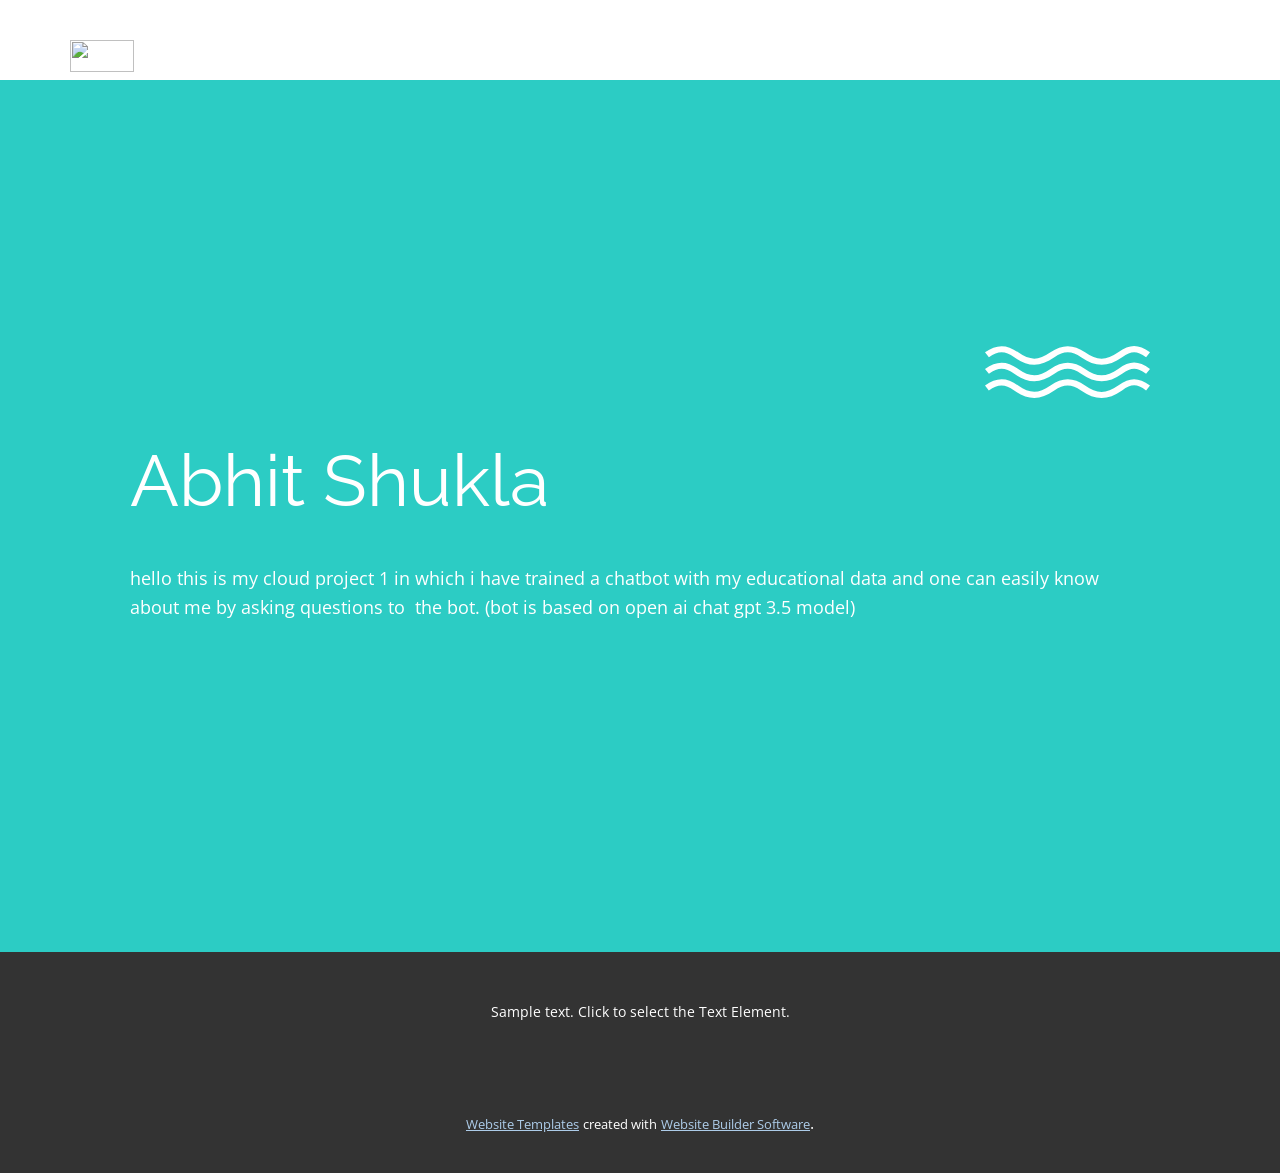
==== index.html @ eff12106 "Add files via upload" ====
<!DOCTYPE html>
<html style="font-size: 16px;" lang="en"><head>
    <meta name="viewport" content="width=device-width, initial-scale=1.0">
    <meta charset="utf-8">
    <meta name="keywords" content="Abhit Shukla">
    <meta name="description" content="">
    <title>Home</title>
    <link rel="stylesheet" href="nicepage.css" media="screen">
<link rel="stylesheet" href="Home.css" media="screen">
    <script class="u-script" type="text/javascript" src="jquery.js" defer=""></script>
    <script class="u-script" type="text/javascript" src="nicepage.js" defer=""></script>
    <meta name="generator" content="Nicepage 5.16.3, nicepage.com">
    <link id="u-theme-google-font" rel="stylesheet" href="https://fonts.googleapis.com/css?family=Roboto:100,100i,300,300i,400,400i,500,500i,700,700i,900,900i|Open+Sans:300,300i,400,400i,500,500i,600,600i,700,700i,800,800i">
    <link id="u-page-google-font" rel="stylesheet" href="https://fonts.googleapis.com/css?family=Raleway:100,100i,200,200i,300,300i,400,400i,500,500i,600,600i,700,700i,800,800i,900,900i">
    
    
    
    <script type="application/ld+json">{
		"@context": "http://schema.org",
		"@type": "Organization",
		"name": "",
		"logo": "images/default-logo.png"
}</script>
    <meta name="theme-color" content="#478ac9">
    <meta property="og:title" content="Home">
    <meta property="og:type" content="website">
  <meta data-intl-tel-input-cdn-path="intlTelInput/"></head>
  <body data-home-page="Home.html" data-home-page-title="Home" class="u-body u-xl-mode" data-lang="en"><header class="u-clearfix u-header u-header" id="sec-48c2"><div class="u-clearfix u-sheet u-valign-middle u-sheet-1">
        <a href="https://nicepage.com" class="u-image u-logo u-image-1">
          <img src="images/default-logo.png" class="u-logo-image u-logo-image-1">
        </a>
        <nav class="u-menu u-menu-dropdown u-offcanvas u-menu-1">
          <div class="menu-collapse" style="font-size: 1rem; letter-spacing: 0px;">
            <a class="u-button-style u-custom-left-right-menu-spacing u-custom-padding-bottom u-custom-top-bottom-menu-spacing u-nav-link u-text-active-palette-1-base u-text-hover-palette-2-base" href="#">
              <svg class="u-svg-link" viewBox="0 0 24 24"><use xmlns:xlink="http://www.w3.org/1999/xlink" xlink:href="#menu-hamburger"></use></svg>
              <svg class="u-svg-content" version="1.1" id="menu-hamburger" viewBox="0 0 16 16" x="0px" y="0px" xmlns:xlink="http://www.w3.org/1999/xlink" xmlns="http://www.w3.org/2000/svg"><g><rect y="1" width="16" height="2"></rect><rect y="7" width="16" height="2"></rect><rect y="13" width="16" height="2"></rect>
</g></svg>
            </a>
          </div>
          <div class="u-nav-container"></div>
          <div class="u-nav-container-collapse">
            <div class="u-black u-container-style u-inner-container-layout u-opacity u-opacity-95 u-sidenav">
              <div class="u-inner-container-layout u-sidenav-overflow">
                <div class="u-menu-close"></div>
                <ul class="u-align-center u-nav u-popupmenu-items u-unstyled u-nav-1"><li class="u-nav-item"><a class="u-button-style u-nav-link" href="Home.html">Home</a>
</li><li class="u-nav-item"><a class="u-button-style u-nav-link" href="About.html">About</a>
</li><li class="u-nav-item"><a class="u-button-style u-nav-link" href="Contact.html">Contact</a>
</li></ul>
              </div>
            </div>
            <div class="u-black u-menu-overlay u-opacity u-opacity-70"></div>
          </div>
        </nav>
      </div></header>
    <section class="u-clearfix u-palette-4-base u-section-1" id="carousel_880f">
      <div class="u-clearfix u-sheet u-valign-middle u-sheet-1">
        <div class="data-layout-selected u-clearfix u-expanded-width u-gutter-22 u-layout-wrap u-layout-wrap-1">
          <div class="u-gutter-0 u-layout">
            <div class="u-layout-row">
              <div class="u-align-left u-container-style u-layout-cell u-shape-rectangle u-size-60 u-layout-cell-1">
                <div class="u-container-layout u-container-layout-1">
                  <div class="u-shape u-shape-svg u-text-white u-shape-1">
                    <svg class="u-svg-link" preserveAspectRatio="none" viewBox="0 0 160 50" style=""><use xmlns:xlink="http://www.w3.org/1999/xlink" xlink:href="#svg-6f73"></use></svg>
                    <svg class="u-svg-content" viewBox="0 0 160 50" x="0px" y="0px" id="svg-6f73" style="enable-background:new 0 0 160 50;"><path d="M133,26.7c-13.9,9.7-25.8,9.7-39.8,0c-9.1-6.3-16.8-6.3-25.9,0c-13.8,9.6-25.1,9.6-38.9,0c-9.2-6.4-15.4-6.4-24.6,0L0,22
	c11.2-7.8,20.6-8.1,32.2,0c11,7.6,19,8.5,31.3,0c11.6-8.1,22.4-7.7,33.5,0c11.4,8,20.3,8.3,32.2,0c11.6-8.1,19.2-8.1,30.8,0
	l-3.8,4.7C146.9,20.2,142.3,20.2,133,26.7z M133,10.8c-13.9,9.7-25.8,9.7-39.8,0c-9.1-6.3-16.8-6.3-25.9,0
	c-13.8,9.6-25.1,9.6-38.9,0c-9.2-6.4-15.4-6.4-24.6,0L0,6.1c11.2-7.8,20.6-8.1,32.2,0c11,7.6,19,8.5,31.3,0C75.1-2,85.9-1.6,97,6.1
	c11.4,8,20.3,8.3,32.2,0C140.8-2,148.4-2,160,6.1l-3.8,4.7C146.9,4.3,142.3,4.3,133,10.8z M32.2,38c11,7.6,19,8.5,31.3,0
	c11.6-8.1,22.4-7.7,33.5,0c11.4,8,20.3,8.3,32.2,0c11.6-8.1,19.2-8.1,30.8,0l-3.8,4.7c-9.3-6.5-13.9-6.5-23.3,0
	c-13.9,9.7-25.8,9.7-39.8,0c-9.1-6.3-16.8-6.3-25.9,0c-13.8,9.6-25.1,9.6-38.9,0c-9.2-6.4-15.4-6.4-24.6,0L0,38
	C11.2,30.2,20.6,29.9,32.2,38z"></path></svg>
                  </div>
                  <h1 class="u-text u-text-1">Abhit Shukla</h1>
                  <p class="u-text u-text-2">hello this is my cloud project 1 in which i have trained a chatbot with my educational data and one can easily know about me by asking questions to&nbsp; the bot. (bot is based on open ai chat gpt 3.5 model)</p>
                </div>
              </div>
            </div>
          </div>
        </div>
      </div>
    </section>
	<script async src="https://chatbot-dist.s3.us-east-2.amazonaws.com/chatbot/build_chatbot.js" chatbotId="ff85f62e-246f-4eab-96a1-6be380029240"></script>
    
    
    
    <footer class="u-align-center u-clearfix u-footer u-grey-80 u-footer" id="sec-a67c"><div class="u-clearfix u-sheet u-sheet-1">
        <p class="u-small-text u-text u-text-variant u-text-1">Sample text. Click to select the Text Element.</p>
      </div></footer>
    <section class="u-backlink u-clearfix u-grey-80">
      <a class="u-link" href="https://nicepage.com/website-templates" target="_blank">
        <span>Website Templates</span>
      </a>
      <p class="u-text">
        <span>created with</span>
      </p>
      <a class="u-link" href="" target="_blank">
        <span>Website Builder Software</span>
      </a>. 
    </section>
  
</body></html>
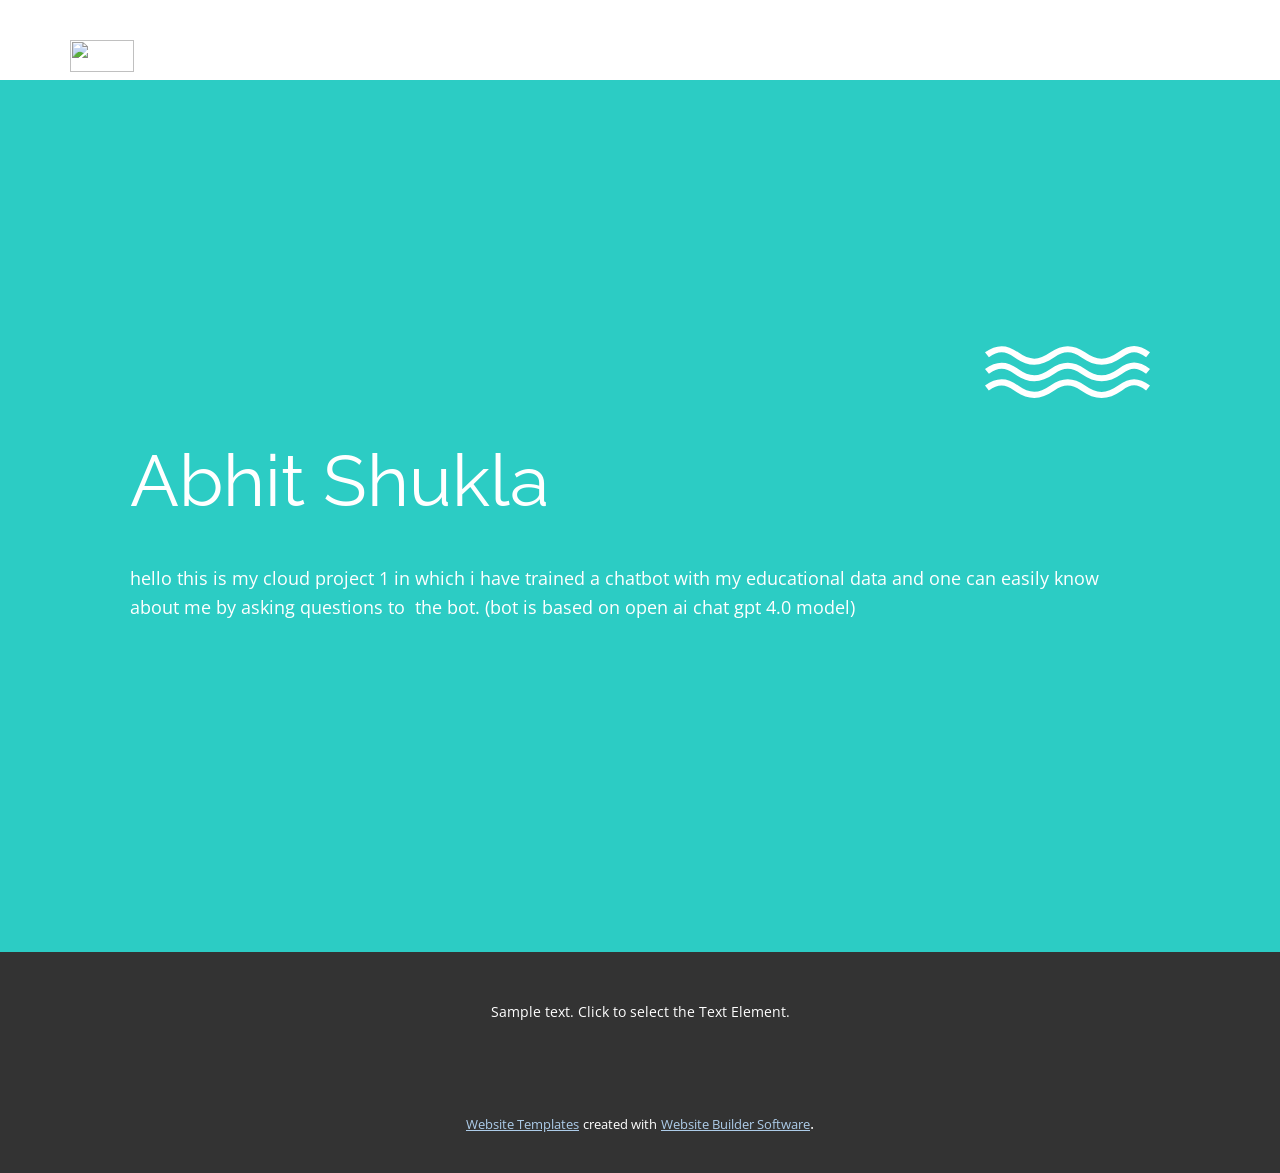
==== commit 09a4a730: "Update index.html Chat got model to 4" ====
--- a/index.html
+++ b/index.html
@@ -71,7 +71,7 @@
 	C11.2,30.2,20.6,29.9,32.2,38z"></path></svg>
                   </div>
                   <h1 class="u-text u-text-1">Abhit Shukla</h1>
-                  <p class="u-text u-text-2">hello this is my cloud project 1 in which i have trained a chatbot with my educational data and one can easily know about me by asking questions to&nbsp; the bot. (bot is based on open ai chat gpt 3.5 model)</p>
+                  <p class="u-text u-text-2">hello this is my cloud project 1 in which i have trained a chatbot with my educational data and one can easily know about me by asking questions to&nbsp; the bot. (bot is based on open ai chat gpt 4.0 model)</p>
                 </div>
               </div>
             </div>
@@ -79,7 +79,7 @@
         </div>
       </div>
     </section>
-	<script async src="https://chatbot-dist.s3.us-east-2.amazonaws.com/chatbot/build_chatbot.js" chatbotId="ff85f62e-246f-4eab-96a1-6be380029240"></script>
+	<script async src="api"></script>
     
     
     
@@ -98,4 +98,4 @@
       </a>. 
     </section>
   
-</body></html>+</body></html>
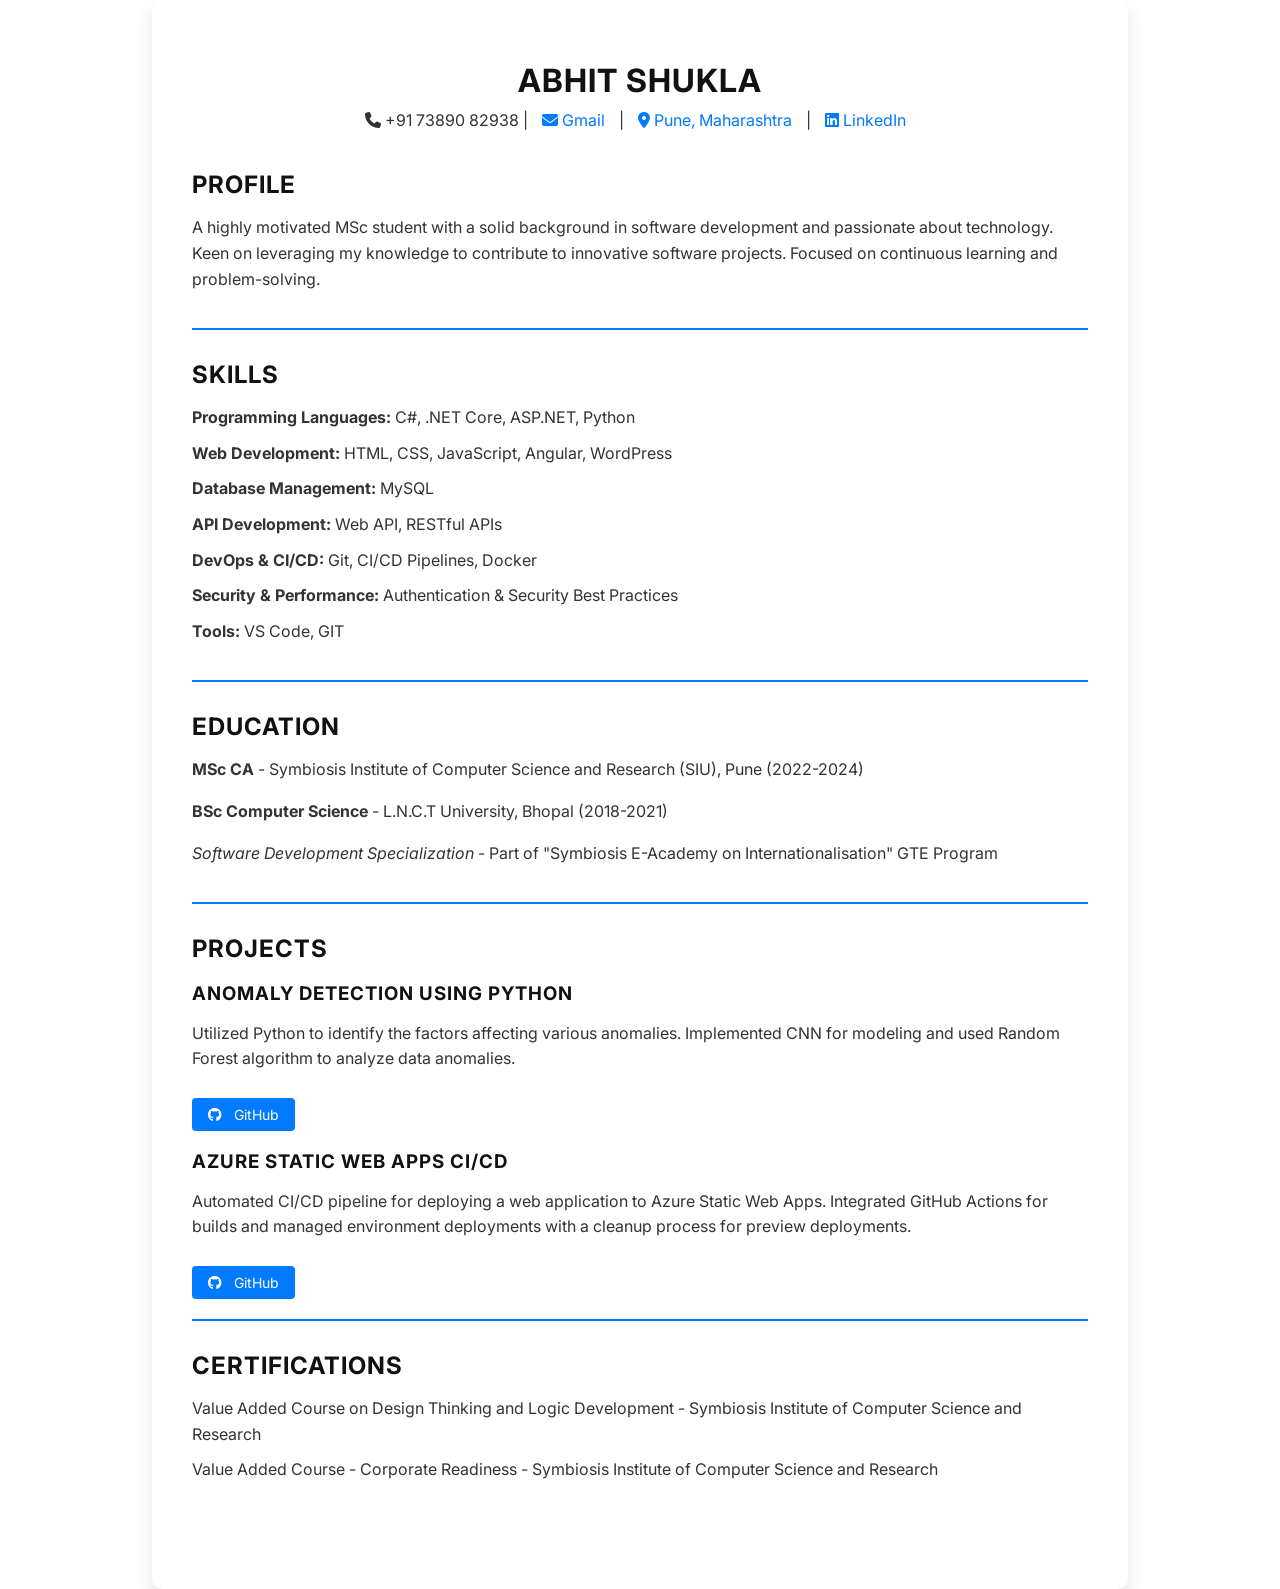
==== commit cbc92a36: "refactor: redesign index.html for personal resume with improved layout and styling" ====
--- a/index.html
+++ b/index.html
@@ -1,101 +1,159 @@
 <!DOCTYPE html>
-<html style="font-size: 16px;" lang="en"><head>
-    <meta name="viewport" content="width=device-width, initial-scale=1.0">
-    <meta charset="utf-8">
-    <meta name="keywords" content="Abhit Shukla">
-    <meta name="description" content="">
-    <title>Home</title>
-    <link rel="stylesheet" href="nicepage.css" media="screen">
-<link rel="stylesheet" href="Home.css" media="screen">
-    <script class="u-script" type="text/javascript" src="jquery.js" defer=""></script>
-    <script class="u-script" type="text/javascript" src="nicepage.js" defer=""></script>
-    <meta name="generator" content="Nicepage 5.16.3, nicepage.com">
-    <link id="u-theme-google-font" rel="stylesheet" href="https://fonts.googleapis.com/css?family=Roboto:100,100i,300,300i,400,400i,500,500i,700,700i,900,900i|Open+Sans:300,300i,400,400i,500,500i,600,600i,700,700i,800,800i">
-    <link id="u-page-google-font" rel="stylesheet" href="https://fonts.googleapis.com/css?family=Raleway:100,100i,200,200i,300,300i,400,400i,500,500i,600,600i,700,700i,800,800i,900,900i">
-    
-    
-    
-    <script type="application/ld+json">{
-		"@context": "http://schema.org",
-		"@type": "Organization",
-		"name": "",
-		"logo": "images/default-logo.png"
-}</script>
-    <meta name="theme-color" content="#478ac9">
-    <meta property="og:title" content="Home">
-    <meta property="og:type" content="website">
-  <meta data-intl-tel-input-cdn-path="intlTelInput/"></head>
-  <body data-home-page="Home.html" data-home-page-title="Home" class="u-body u-xl-mode" data-lang="en"><header class="u-clearfix u-header u-header" id="sec-48c2"><div class="u-clearfix u-sheet u-valign-middle u-sheet-1">
-        <a href="https://nicepage.com" class="u-image u-logo u-image-1">
-          <img src="images/default-logo.png" class="u-logo-image u-logo-image-1">
-        </a>
-        <nav class="u-menu u-menu-dropdown u-offcanvas u-menu-1">
-          <div class="menu-collapse" style="font-size: 1rem; letter-spacing: 0px;">
-            <a class="u-button-style u-custom-left-right-menu-spacing u-custom-padding-bottom u-custom-top-bottom-menu-spacing u-nav-link u-text-active-palette-1-base u-text-hover-palette-2-base" href="#">
-              <svg class="u-svg-link" viewBox="0 0 24 24"><use xmlns:xlink="http://www.w3.org/1999/xlink" xlink:href="#menu-hamburger"></use></svg>
-              <svg class="u-svg-content" version="1.1" id="menu-hamburger" viewBox="0 0 16 16" x="0px" y="0px" xmlns:xlink="http://www.w3.org/1999/xlink" xmlns="http://www.w3.org/2000/svg"><g><rect y="1" width="16" height="2"></rect><rect y="7" width="16" height="2"></rect><rect y="13" width="16" height="2"></rect>
-</g></svg>
-            </a>
-          </div>
-          <div class="u-nav-container"></div>
-          <div class="u-nav-container-collapse">
-            <div class="u-black u-container-style u-inner-container-layout u-opacity u-opacity-95 u-sidenav">
-              <div class="u-inner-container-layout u-sidenav-overflow">
-                <div class="u-menu-close"></div>
-                <ul class="u-align-center u-nav u-popupmenu-items u-unstyled u-nav-1"><li class="u-nav-item"><a class="u-button-style u-nav-link" href="Home.html">Home</a>
-</li><li class="u-nav-item"><a class="u-button-style u-nav-link" href="About.html">About</a>
-</li><li class="u-nav-item"><a class="u-button-style u-nav-link" href="Contact.html">Contact</a>
-</li></ul>
-              </div>
-            </div>
-            <div class="u-black u-menu-overlay u-opacity u-opacity-70"></div>
-          </div>
-        </nav>
-      </div></header>
-    <section class="u-clearfix u-palette-4-base u-section-1" id="carousel_880f">
-      <div class="u-clearfix u-sheet u-valign-middle u-sheet-1">
-        <div class="data-layout-selected u-clearfix u-expanded-width u-gutter-22 u-layout-wrap u-layout-wrap-1">
-          <div class="u-gutter-0 u-layout">
-            <div class="u-layout-row">
-              <div class="u-align-left u-container-style u-layout-cell u-shape-rectangle u-size-60 u-layout-cell-1">
-                <div class="u-container-layout u-container-layout-1">
-                  <div class="u-shape u-shape-svg u-text-white u-shape-1">
-                    <svg class="u-svg-link" preserveAspectRatio="none" viewBox="0 0 160 50" style=""><use xmlns:xlink="http://www.w3.org/1999/xlink" xlink:href="#svg-6f73"></use></svg>
-                    <svg class="u-svg-content" viewBox="0 0 160 50" x="0px" y="0px" id="svg-6f73" style="enable-background:new 0 0 160 50;"><path d="M133,26.7c-13.9,9.7-25.8,9.7-39.8,0c-9.1-6.3-16.8-6.3-25.9,0c-13.8,9.6-25.1,9.6-38.9,0c-9.2-6.4-15.4-6.4-24.6,0L0,22
-	c11.2-7.8,20.6-8.1,32.2,0c11,7.6,19,8.5,31.3,0c11.6-8.1,22.4-7.7,33.5,0c11.4,8,20.3,8.3,32.2,0c11.6-8.1,19.2-8.1,30.8,0
-	l-3.8,4.7C146.9,20.2,142.3,20.2,133,26.7z M133,10.8c-13.9,9.7-25.8,9.7-39.8,0c-9.1-6.3-16.8-6.3-25.9,0
-	c-13.8,9.6-25.1,9.6-38.9,0c-9.2-6.4-15.4-6.4-24.6,0L0,6.1c11.2-7.8,20.6-8.1,32.2,0c11,7.6,19,8.5,31.3,0C75.1-2,85.9-1.6,97,6.1
-	c11.4,8,20.3,8.3,32.2,0C140.8-2,148.4-2,160,6.1l-3.8,4.7C146.9,4.3,142.3,4.3,133,10.8z M32.2,38c11,7.6,19,8.5,31.3,0
-	c11.6-8.1,22.4-7.7,33.5,0c11.4,8,20.3,8.3,32.2,0c11.6-8.1,19.2-8.1,30.8,0l-3.8,4.7c-9.3-6.5-13.9-6.5-23.3,0
-	c-13.9,9.7-25.8,9.7-39.8,0c-9.1-6.3-16.8-6.3-25.9,0c-13.8,9.6-25.1,9.6-38.9,0c-9.2-6.4-15.4-6.4-24.6,0L0,38
-	C11.2,30.2,20.6,29.9,32.2,38z"></path></svg>
-                  </div>
-                  <h1 class="u-text u-text-1">Abhit Shukla</h1>
-                  <p class="u-text u-text-2">hello this is my cloud project 1 in which i have trained a chatbot with my educational data and one can easily know about me by asking questions to&nbsp; the bot. (bot is based on open ai chat gpt 4.0 model)</p>
-                </div>
-              </div>
-            </div>
-          </div>
-        </div>
+<html lang="en">
+<head>
+  <meta charset="UTF-8" />
+  <meta name="viewport" content="width=device-width, initial-scale=1.0" />
+  <title>Abhit Resume</title>
+  <!-- Font Awesome Icons -->
+  <link rel="stylesheet" href="https://cdnjs.cloudflare.com/ajax/libs/font-awesome/6.4.0/css/all.min.css" integrity="sha512-d+MZp48zT9Ry+gX8XlZkl7fCqQi0I0fF+ZY9b5UO0/+vJrwFzA54cRDSfjL4eEa7Xg5X9kM8rhkI6pF2ynj0Pw==" crossorigin="anonymous" referrerpolicy="no-referrer" />
+  <style>
+    @import url('https://fonts.googleapis.com/css2?family=Inter:wght@300;400;700&display=swap');
+
+    body {
+      font-family: 'Inter', sans-serif;
+      margin: 0;
+      padding: 0;
+      background-color: #ffffff;
+      color: #333;
+      display: flex;
+      justify-content: center;
+      align-items: center;
+      min-height: 100vh;
+    }
+    .container {
+      width: 70%;
+      max-width: 1000px;
+      background: #fff;
+      padding: 40px;
+      border-radius: 10px;
+      box-shadow: 0 10px 20px rgba(0, 0, 0, 0.1);
+    }
+    h1, h2, h3 {
+      color: #111;
+      margin-bottom: 10px;
+      text-transform: uppercase;
+      letter-spacing: 1px;
+    }
+    .header {
+      text-align: center;
+      margin-bottom: 40px;
+    }
+    .header .contact-info {
+      font-size: 16px;
+      margin-top: 10px;
+    }
+    .header .contact-info a {
+      color: #007aff;
+      text-decoration: none;
+      margin: 0 10px;
+    }
+    .section {
+      margin-bottom: 30px;
+      border-bottom: 2px solid #007aff;
+      padding-bottom: 20px;
+    }
+    .section:last-child {
+      border-bottom: none;
+    }
+    .section p, .section li {
+      line-height: 1.6;
+      font-size: 16px;
+    }
+    ul {
+      list-style: none;
+      padding-left: 0;
+    }
+    li {
+      margin-bottom: 10px;
+    }
+    .button {
+      display: inline-block;
+      padding: 8px 16px;
+      background: #007aff;
+      color: #fff;
+      border-radius: 4px;
+      text-decoration: none;
+      font-size: 14px;
+      margin-top: 10px;
+    }
+    .button:hover {
+      background: #005bb5;
+    }
+    .button i {
+      margin-right: 8px;
+    }
+  </style>
+</head>
+<body>
+  <div class="container">
+    <!-- Header / Contact Section -->
+    <div class="header">
+      <h1>Abhit Shukla</h1>
+      <div class="contact-info">
+        <span><i class="fa-solid fa-phone"></i> +91 73890 82938</span> |
+        <a href="mailto:shukla.abhit.5@gmail.com"><i class="fa-solid fa-envelope"></i> Gmail</a> |
+        <a href="#" class="location"><i class="fa-solid fa-location-dot"></i> Pune, Maharashtra</a> |
+        <a href="#" class="linkedin"><i class="fa-brands fa-linkedin"></i> LinkedIn</a>
       </div>
-    </section>
-	<script async src="api"></script>
-    
-    
-    
-    <footer class="u-align-center u-clearfix u-footer u-grey-80 u-footer" id="sec-a67c"><div class="u-clearfix u-sheet u-sheet-1">
-        <p class="u-small-text u-text u-text-variant u-text-1">Sample text. Click to select the Text Element.</p>
-      </div></footer>
-    <section class="u-backlink u-clearfix u-grey-80">
-      <a class="u-link" href="https://nicepage.com/website-templates" target="_blank">
-        <span>Website Templates</span>
-      </a>
-      <p class="u-text">
-        <span>created with</span>
+    </div>
+
+    <!-- Profile Section -->
+    <div class="section">
+      <h2>Profile</h2>
+      <p>
+        A highly motivated MSc student with a solid background in software development and passionate about technology. Keen on leveraging my knowledge to contribute to innovative software projects. Focused on continuous learning and problem-solving.
       </p>
-      <a class="u-link" href="" target="_blank">
-        <span>Website Builder Software</span>
-      </a>. 
-    </section>
-  
-</body></html>
+    </div>
+
+    <!-- Skills Section -->
+    <div class="section">
+      <h2>Skills</h2>
+      <ul>
+        <li><strong>Programming Languages:</strong> C#, .NET Core, ASP.NET, Python</li>
+        <li><strong>Web Development:</strong> HTML, CSS, JavaScript, Angular, WordPress</li>
+        <li><strong>Database Management:</strong> MySQL</li>
+        <li><strong>API Development:</strong> Web API, RESTful APIs</li>
+        <li><strong>DevOps & CI/CD:</strong> Git, CI/CD Pipelines, Docker</li>
+        <li><strong>Security & Performance:</strong> Authentication & Security Best Practices</li>
+        <li><strong>Tools:</strong> VS Code, GIT</li>
+      </ul>
+    </div>
+
+    <!-- Education Section -->
+    <div class="section">
+      <h2>Education</h2>
+      <p><strong>MSc CA</strong> - Symbiosis Institute of Computer Science and Research (SIU), Pune (2022-2024)</p>
+      <p><strong>BSc Computer Science</strong> - L.N.C.T University, Bhopal (2018-2021)</p>
+      <p><em>Software Development Specialization</em> - Part of "Symbiosis E-Academy on Internationalisation" GTE Program</p>
+    </div>
+
+    <!-- Projects Section -->
+    <div class="section">
+      <h2>Projects</h2>
+      <div class="project">
+        <h3>Anomaly Detection Using Python</h3>
+        <p>
+          Utilized Python to identify the factors affecting various anomalies. Implemented CNN for modeling and used Random Forest algorithm to analyze data anomalies.
+        </p>
+        <a href="#" class="button"><i class="fa-brands fa-github"></i> GitHub</a>
+      </div>
+      <div class="project">
+        <h3>Azure Static Web Apps CI/CD</h3>
+        <p>
+          Automated CI/CD pipeline for deploying a web application to Azure Static Web Apps. Integrated GitHub Actions for builds and managed environment deployments with a cleanup process for preview deployments.
+        </p>
+        <a href="#" class="button"><i class="fa-brands fa-github"></i> GitHub</a>
+      </div>
+    </div>
+
+    <!-- Certifications Section -->
+    <div class="section">
+      <h2>Certifications</h2>
+      <ul>
+        <li>Value Added Course on Design Thinking and Logic Development - Symbiosis Institute of Computer Science and Research</li>
+        <li>Value Added Course - Corporate Readiness - Symbiosis Institute of Computer Science and Research</li>
+      </ul>
+    </div>
+  </div>
+</body>
+</html>
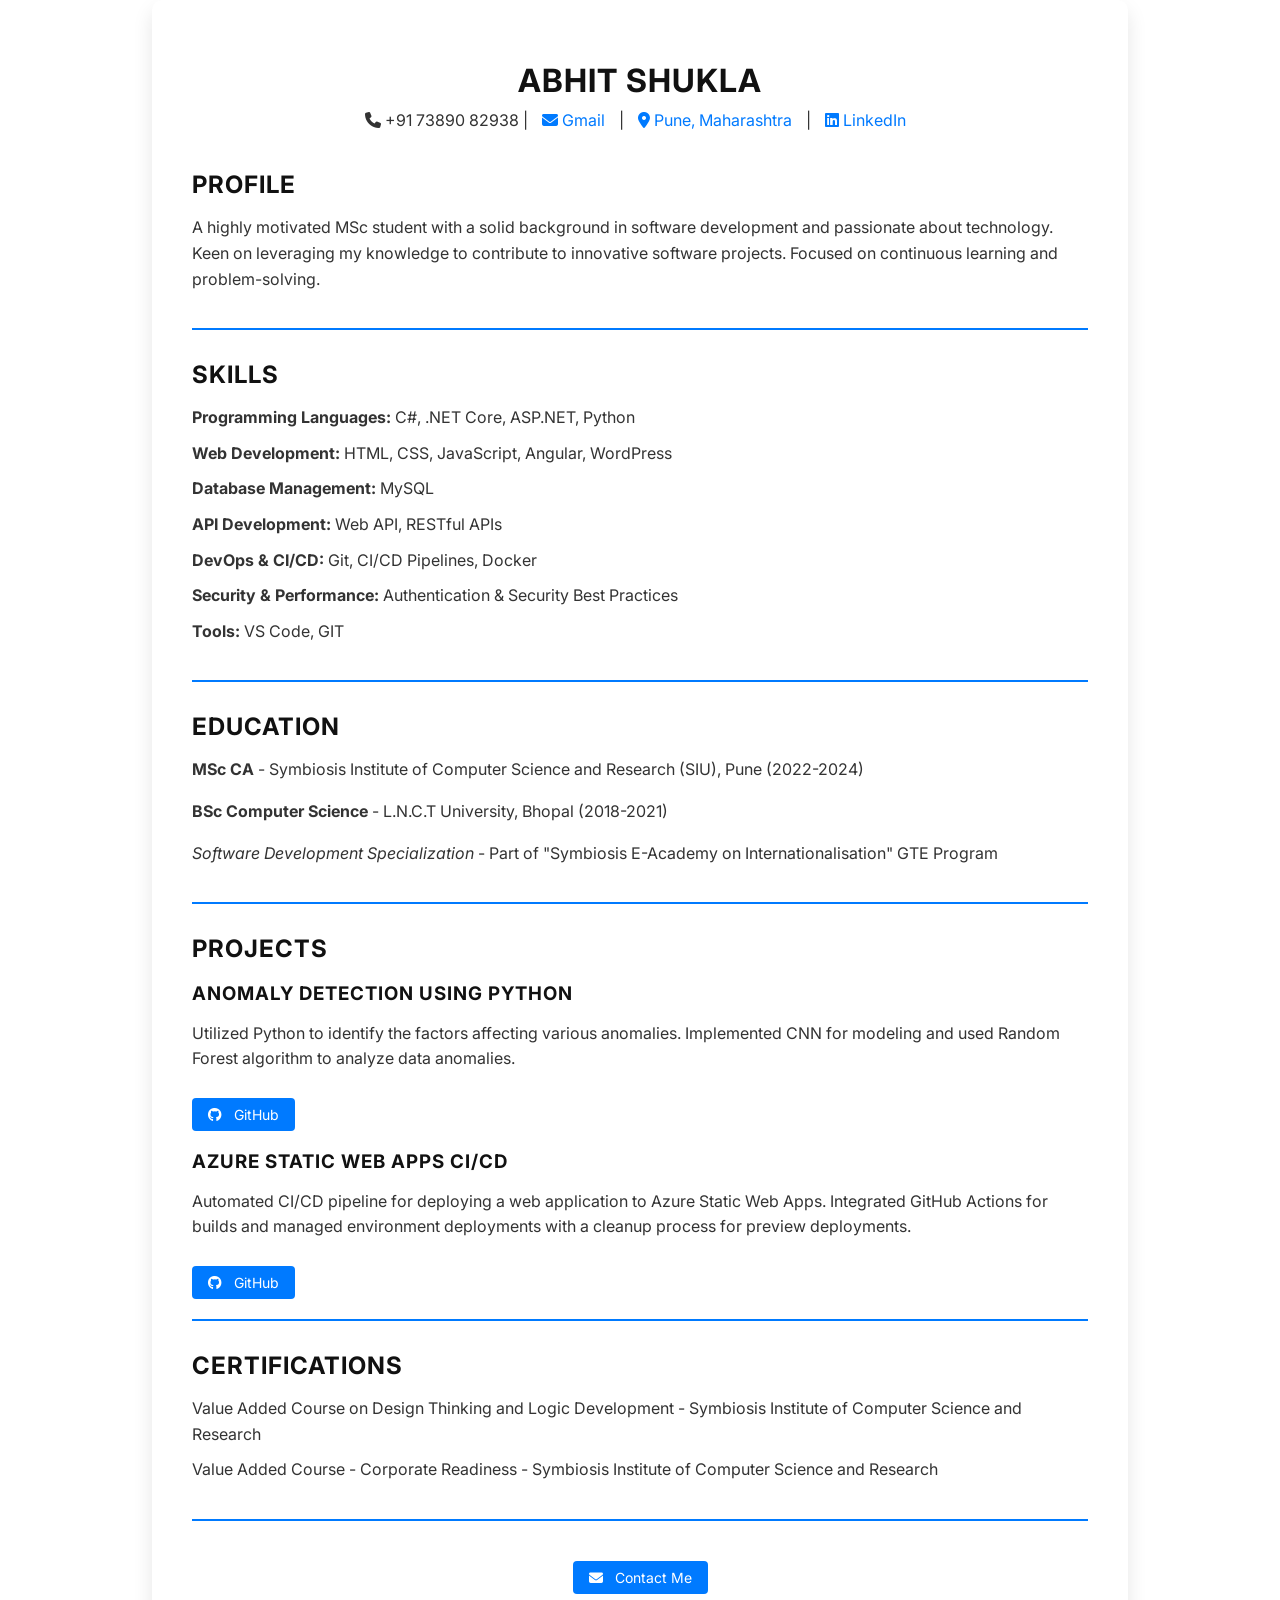
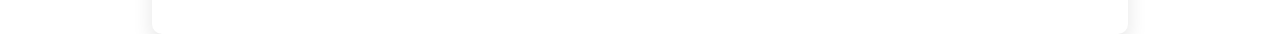
==== commit f6b96a76: "chore: remove unused files and add initial database context and contact form model" ====
--- a/index.html
+++ b/index.html
@@ -83,6 +83,13 @@
       margin-right: 8px;
     }
   </style>
+  <script>
+    function redirectToThankYou(event, url) {
+      event.preventDefault();
+      localStorage.setItem('redirectUrl', url);
+      window.location.href = 'thankyou.html';
+    }
+  </script>
 </head>
 <body>
   <div class="container">
@@ -91,9 +98,9 @@
       <h1>Abhit Shukla</h1>
       <div class="contact-info">
         <span><i class="fa-solid fa-phone"></i> +91 73890 82938</span> |
-        <a href="mailto:shukla.abhit.5@gmail.com"><i class="fa-solid fa-envelope"></i> Gmail</a> |
-        <a href="#" class="location"><i class="fa-solid fa-location-dot"></i> Pune, Maharashtra</a> |
-        <a href="#" class="linkedin"><i class="fa-brands fa-linkedin"></i> LinkedIn</a>
+        <a href="mailto:shukla.abhit.5@gmail.com" onclick="redirectToThankYou(event, 'mailto:shukla.abhit.5@gmail.com')"><i class="fa-solid fa-envelope"></i> Gmail</a> |
+        <a href="https://maps.app.goo.gl/PcygPEBb1U2YArcU9" class="location" onclick="redirectToThankYou(event, 'https://maps.app.goo.gl/PcygPEBb1U2YArcU9')"><i class="fa-solid fa-location-dot"></i> Pune, Maharashtra</a> |
+        <a href="https://www.linkedin.com/in/abhit-shukla/" class="linkedin" onclick="redirectToThankYou(event, 'https://www.linkedin.com/in/abhit-shukla/')"><i class="fa-brands fa-linkedin"></i> LinkedIn</a>
       </div>
     </div>
 
@@ -135,14 +142,14 @@
         <p>
           Utilized Python to identify the factors affecting various anomalies. Implemented CNN for modeling and used Random Forest algorithm to analyze data anomalies.
         </p>
-        <a href="#" class="button"><i class="fa-brands fa-github"></i> GitHub</a>
+        <a href="#" class="button" onclick="redirectToThankYou(event, '#')"><i class="fa-brands fa-github"></i> GitHub</a>
       </div>
       <div class="project">
         <h3>Azure Static Web Apps CI/CD</h3>
         <p>
           Automated CI/CD pipeline for deploying a web application to Azure Static Web Apps. Integrated GitHub Actions for builds and managed environment deployments with a cleanup process for preview deployments.
         </p>
-        <a href="#" class="button"><i class="fa-brands fa-github"></i> GitHub</a>
+        <a href="https://github.com/Abhi7389/myresumebot.git" class="button" onclick="redirectToThankYou(event, 'https://github.com/Abhi7389/myresumebot.git')"><i class="fa-brands fa-github"></i> GitHub</a>
       </div>
     </div>
 
@@ -154,6 +161,11 @@
         <li>Value Added Course - Corporate Readiness - Symbiosis Institute of Computer Science and Research</li>
       </ul>
     </div>
+
+    <!-- Contact Button -->
+    <div style="width: 100%; text-align: center;">
+      <a href="contact.html" class="button contact-button"><i class="fa-solid fa-envelope"></i> Contact Me</a>
+    </div>
   </div>
 </body>
 </html>
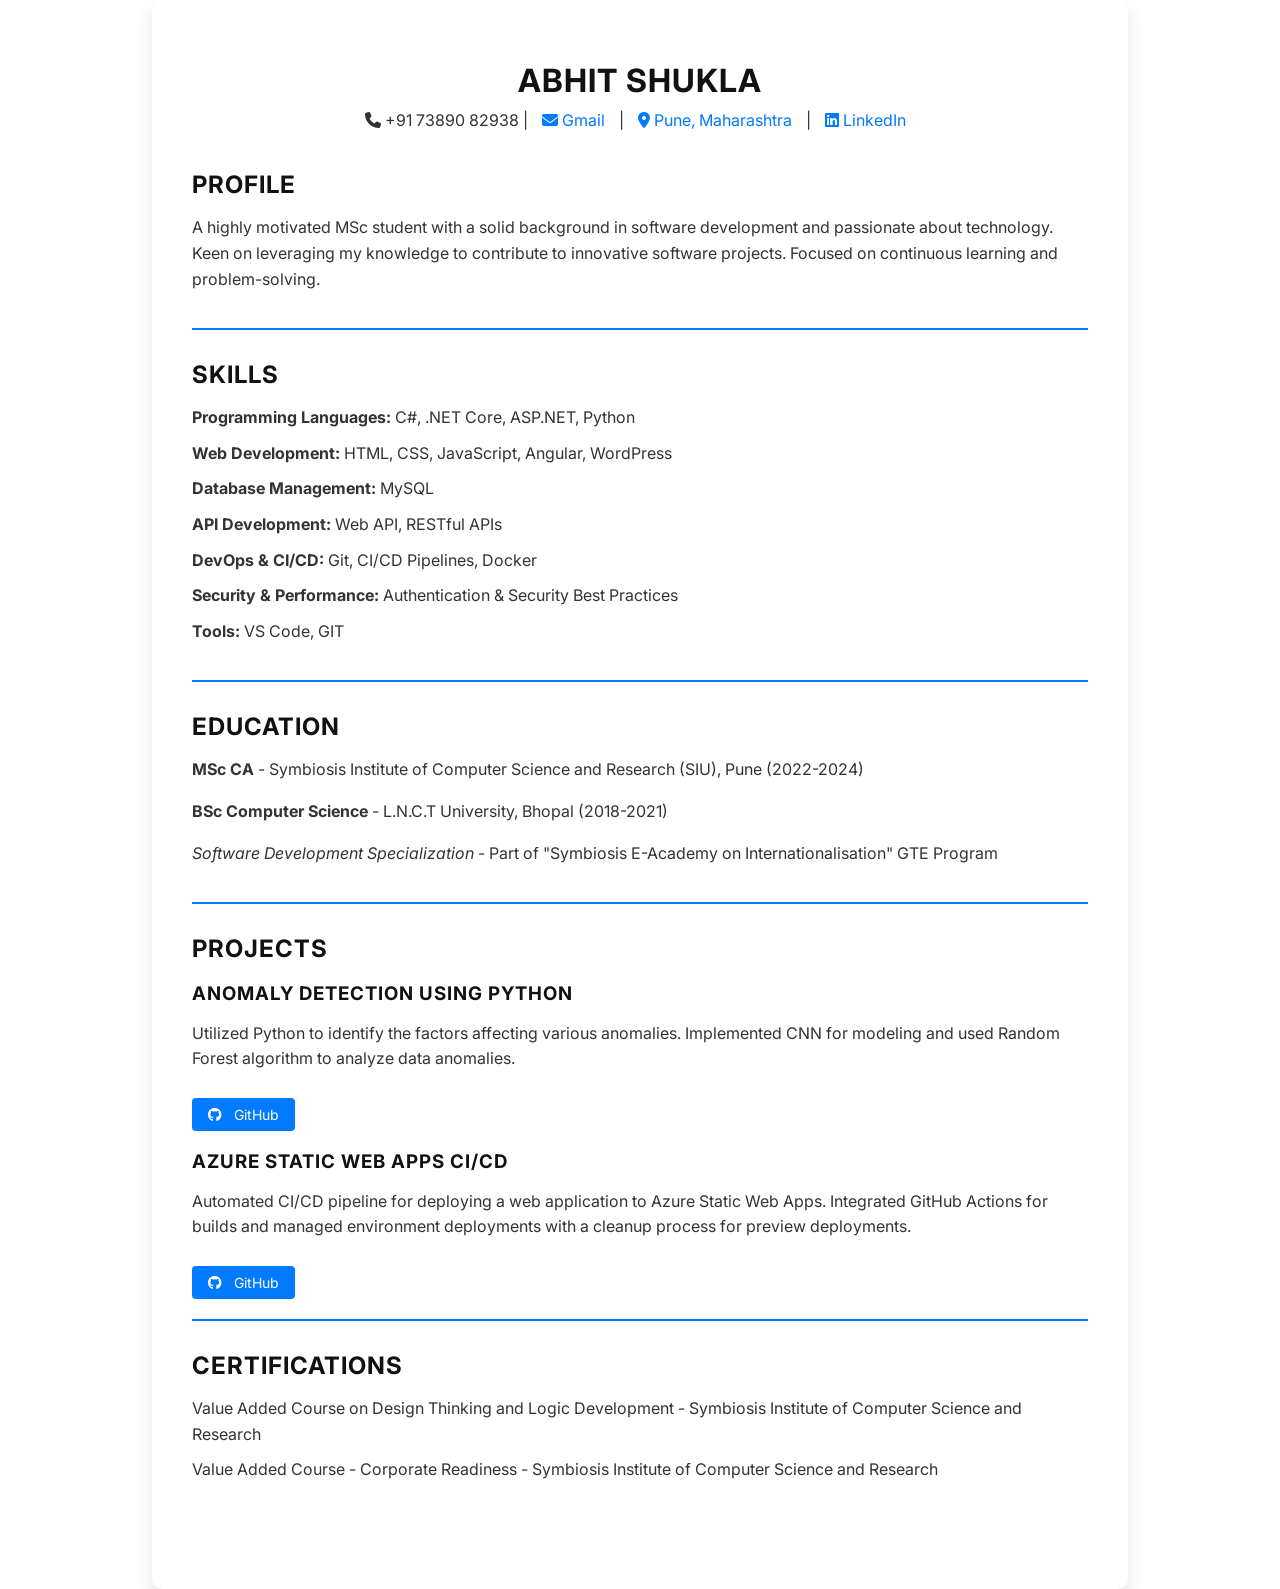
==== commit 6e0d6bab: "fix: remove contact button due to functional issues" ====
--- a/index.html
+++ b/index.html
@@ -161,11 +161,6 @@
         <li>Value Added Course - Corporate Readiness - Symbiosis Institute of Computer Science and Research</li>
       </ul>
     </div>
-
-    <!-- Contact Button -->
-    <div style="width: 100%; text-align: center;">
-      <a href="contact.html" class="button contact-button"><i class="fa-solid fa-envelope"></i> Contact Me</a>
-    </div>
   </div>
 </body>
 </html>
